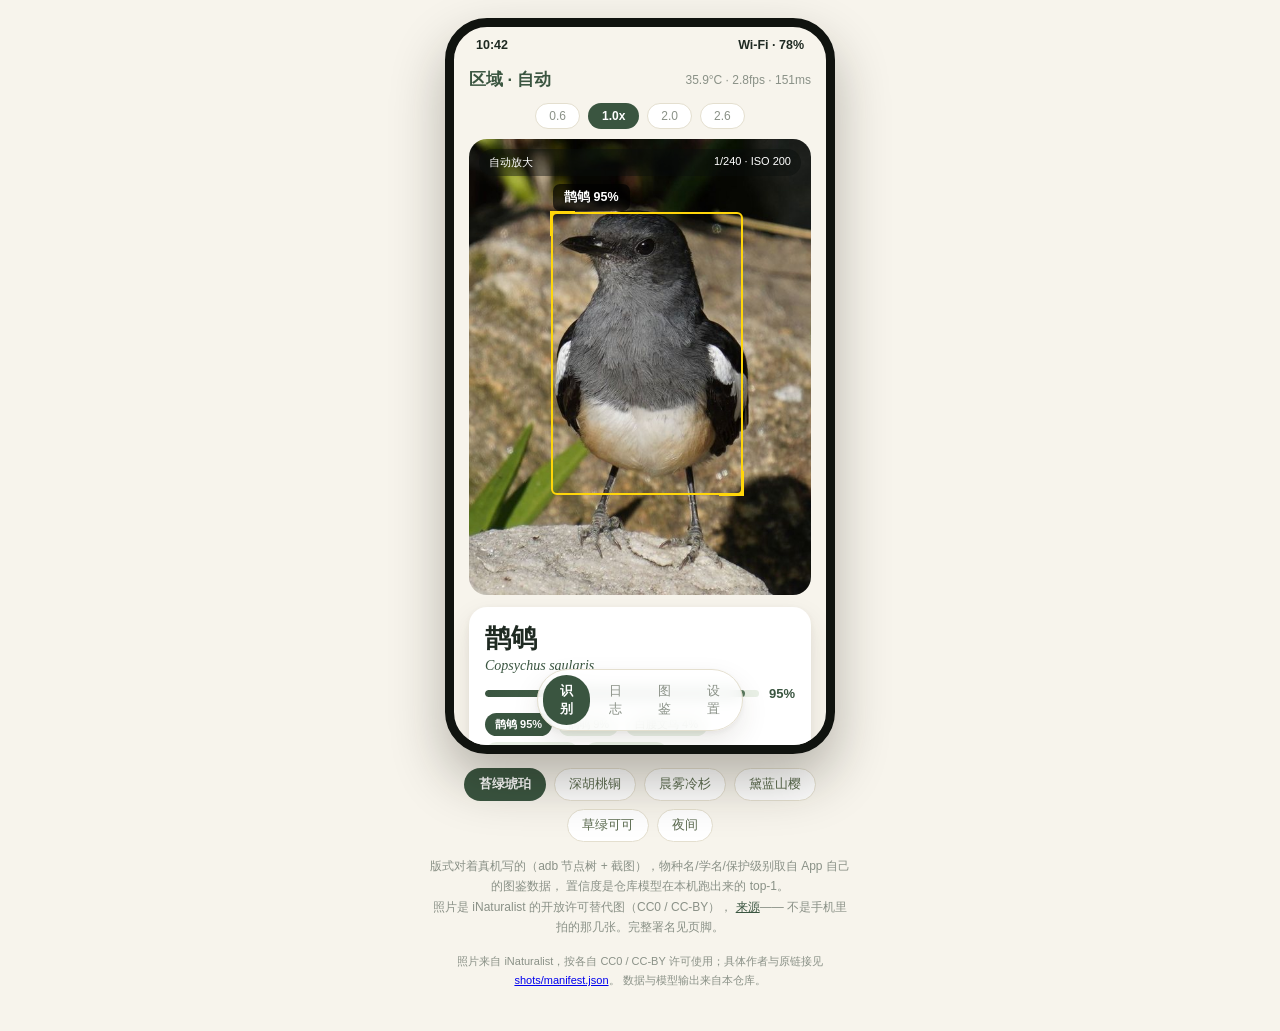
==== site/demo.html @ bebc3057 "下载页：换图 + 可交互 UI 演示 + 开放许可图廊" ====
<!DOCTYPE html>
<html lang="zh-CN">
<head>
<meta charset="utf-8">
<meta name="viewport" content="width=device-width, initial-scale=1">
<title>拾鸟 WhatsBird · UI 演示</title>
<!--
  可点的 UI 演示。版式对着真机（2026-10-12 adb dump 的节点树 + 截图）写，
  文案与数据取自 app 自己的图鉴 JSON 和这台手机的真实记录。

  与真机的差别，说清楚：
    - 照片是开放许可的替代图（iNaturalist CC0/CC-BY，见页面底部署名），
      不是这台手机上拍的那几张；物种名、学名、保护级别、置信度是真的。
    - 置信度来自仓库里的模型在本机跑出来的 top-1，不是编的。

  设计口径见 docs/design/DESIGN.md；配色五套同 §2.3。
-->
<style>
:root{
  --paper:#F7F4EC; --card:#FFFFFF; --ink:#1F2A22;
  --moss:#3A5540; --moss2:#5A7A5F; --sage:#E9F0E6; --olive:#5B6B4F;
  --amber:#DDA45A; --red:#E2483D; --gray:#8A9187; --line:#E4DFCF;
  --sil-a:#EFEBDF; --sil-b:#E4DFCF;
  --shadow:0 12px 28px rgba(62,52,32,.10), 0 2px 6px rgba(62,52,32,.06);
}
body.night{
  --paper:#1B211C; --card:#232A24; --ink:#E8E6DE; --moss:#8FB294; --moss2:#A7C6AB;
  --sage:#2C352C; --olive:#B9C9AF; --gray:#8F9A90; --line:#343D35;
  --sil-a:#2A312A; --sil-b:#333C33; --shadow:0 12px 28px rgba(0,0,0,.45);
}
*{margin:0;padding:0;box-sizing:border-box}
body{
  background:var(--paper);color:var(--ink);
  font-family:-apple-system,"PingFang SC","Microsoft YaHei","Segoe UI",sans-serif;
  display:flex;flex-direction:column;align-items:center;padding:18px 12px 40px;gap:14px;
  transition:background .25s,color .25s;
}
*{transition:background .25s,border-color .25s,color .25s}

/* ---------- 手机框 ---------- */
.phone{
  width:390px;max-width:100%;background:var(--paper);border-radius:42px;
  border:9px solid #10130F;box-shadow:0 26px 54px rgba(30,25,15,.3);overflow:hidden;position:relative;
}
.status{display:flex;justify-content:space-between;align-items:center;padding:11px 22px 3px;font-size:12.5px;font-weight:600}
.scroll{height:690px;overflow:hidden;position:relative}
.scroll-inner{padding:8px 15px 92px}

/* ---------- 底部导航胶囊 ---------- */
.nav{
  position:absolute;left:50%;bottom:14px;transform:translateX(-50%);
  display:flex;gap:2px;padding:5px;border-radius:999px;
  background:color-mix(in srgb,var(--card) 86%, transparent);
  border:1px solid var(--line);box-shadow:var(--shadow);backdrop-filter:blur(8px);
}
.nav button{
  border:0;background:transparent;font:inherit;font-size:13px;color:var(--gray);
  padding:7px 17px;border-radius:999px;cursor:pointer;
}
.nav button.on{background:var(--moss);color:#fff;font-weight:700}

/* ---------- 通用卡 ---------- */
.card{background:var(--card);border-radius:18px;box-shadow:var(--shadow)}
.topbar{display:flex;align-items:center;justify-content:space-between;margin:6px 0 12px}
.loc{font-size:16.5px;font-weight:800;color:var(--moss)}
.viewtoggle{display:flex;background:var(--card);border:1px solid var(--line);border-radius:10px;overflow:hidden}
.viewtoggle span{padding:5px 9px;font-size:12px;color:var(--gray)}
.viewtoggle span.on{background:var(--sage);color:var(--moss)}
.search{display:flex;align-items:center;gap:6px;background:var(--card);border:1px solid var(--line);
  border-radius:999px;padding:8px 14px;font-size:12.5px;color:var(--gray);margin-bottom:12px}

/* ---------- 进度卡 ---------- */
.progress{padding:14px 16px 13px;margin-bottom:14px}
.progress .t{display:flex;justify-content:space-between;align-items:baseline}
.progress h2{font-size:15px;font-weight:800;display:flex;align-items:center;gap:7px}
.tick{width:4px;height:15px;border-radius:2px;background:var(--amber);display:inline-block}
.progress .pct{font-size:20px;font-weight:800;color:var(--moss)}
.progress .pct small{font-size:11px;font-weight:400;color:var(--gray);display:block;text-align:right}
.bar{height:7px;background:var(--sage);border-radius:4px;margin-top:10px;overflow:hidden}
.bar i{display:block;height:100%;width:1.3%;min-width:6px;border-radius:4px;background:linear-gradient(90deg,var(--moss),var(--moss2))}
.progress .meta{margin-top:8px;font-size:11.5px;color:var(--gray)}
.progress .meta b{color:var(--olive)}
.chips{display:flex;gap:8px;margin-bottom:10px;flex-wrap:wrap}
.chip{font-size:12.5px;padding:6px 14px;border-radius:999px;background:var(--sage);color:var(--olive);cursor:pointer;border:0;font-family:inherit}
.chip.on{background:var(--moss);color:#fff;font-weight:700}

/* ---------- 收集墙 ---------- */
.wall{column-count:2;column-gap:13px;margin-top:4px}
.pola{break-inside:avoid;background:var(--card);border-radius:16px;padding:9px 9px 11px;
  box-shadow:var(--shadow);margin-bottom:14px;cursor:pointer;transform:rotate(-1deg);transition:transform .18s}
.pola:nth-child(even){transform:rotate(1.1deg)}
.pola:active{transform:scale(.98)}
.ph{position:relative;border-radius:9px;overflow:hidden;background:var(--sil-a)}
.ph img{display:block;width:100%;aspect-ratio:1/1;object-fit:cover}
.ph.sil{aspect-ratio:1/1;background:linear-gradient(160deg,var(--sil-a),var(--sil-b))}
.pill-unlit{position:absolute;left:50%;top:50%;transform:translate(-50%,-50%);
  background:color-mix(in srgb,var(--paper) 92%, transparent);color:var(--gray);
  font-size:11px;font-weight:600;padding:4px 11px;border-radius:999px;border:1px solid var(--line)}
.badge-new{position:absolute;top:7px;right:7px;background:var(--red);color:#fff;font-size:10.5px;font-weight:700;padding:3px 9px;border-radius:999px}
.count{position:absolute;left:7px;bottom:7px;background:rgba(16,20,15,.72);color:#fff;font-size:10.5px;padding:2.5px 8px;border-radius:999px}
.cap{margin-top:8px}
.cap .zh{font-size:14px;font-weight:800}
.cap .sci{font-family:Georgia,serif;font-style:italic;font-size:11px;color:var(--moss);margin-top:1px}
.cap .tags{margin-top:5px;display:flex;gap:5px;flex-wrap:wrap}
.tag{font-size:10px;padding:2px 7px;border-radius:999px;background:var(--sage);color:var(--olive)}
.tag.iucn{background:transparent;border:1px solid var(--line);color:var(--gray)}
.tag.new{background:var(--red);color:#fff}

/* ---------- 日志 ---------- */
.day{font-size:12px;color:var(--gray);margin:14px 4px 8px;display:flex;align-items:center;gap:7px}
.day::after{content:"";flex:1;height:1px;background:var(--line)}
.row{display:flex;gap:11px;align-items:center;padding:10px;margin-bottom:9px}
.row img{width:52px;height:52px;border-radius:11px;object-fit:cover;flex:none}
.row .zh{font-size:14px;font-weight:700}
.row .sci{font-family:Georgia,serif;font-style:italic;font-size:11px;color:var(--moss)}
.row .meta{font-size:11px;color:var(--gray);margin-top:3px}
.row .p{font-size:11px;color:var(--olive);background:var(--sage);padding:2px 8px;border-radius:999px;margin-top:4px;display:inline-block}

/* ---------- 取景页 ---------- */
.cam{position:relative;border-radius:18px;overflow:hidden;background:#14181a;aspect-ratio:3/4;margin:10px 0 12px}
.cam img{width:100%;height:100%;object-fit:cover;display:block}
.cam .hud{position:absolute;left:10px;top:10px;right:10px;display:flex;justify-content:space-between;
  font-size:11px;color:#fff;background:rgba(10,14,12,.45);padding:6px 10px;border-radius:999px}
.cam .box{position:absolute;border:2px solid #FFD60A;border-radius:6px}
.cam .box::before,.cam .box::after{content:"";position:absolute;width:22px;height:22px;border:3px solid #FFD60A}
.cam .box::before{left:-3px;top:-3px;border-right:0;border-bottom:0}
.cam .box::after{right:-3px;bottom:-3px;border-left:0;border-top:0}
.cam .tagbox{position:absolute;left:0;top:-30px;background:rgba(0,0,0,.68);color:#fff;font-size:12.5px;font-weight:700;padding:5px 11px;border-radius:7px}
.idcard{padding:14px 16px}
.idcard .zh{font-size:26px;font-weight:800}
.idcard .sci{font-family:Georgia,serif;font-style:italic;font-size:14px;color:var(--moss);margin-top:2px}
.idcard .conf{display:flex;align-items:center;gap:10px;margin-top:12px}
.idcard .bar{flex:1;margin:0}
.idcard .pct{font-size:13px;font-weight:800;color:var(--moss)}
.cands{display:flex;gap:6px;flex-wrap:wrap;margin-top:12px}
.cands span{font-size:11px;padding:4px 10px;border-radius:999px;background:var(--sage);color:var(--olive)}
.cands span:first-child{background:var(--moss);color:#fff;font-weight:700}
.zoom{display:flex;gap:8px;justify-content:center;margin-bottom:10px}
.zoom span{font-size:12px;padding:5px 13px;border-radius:999px;background:var(--card);border:1px solid var(--line);color:var(--gray)}
.zoom span.on{background:var(--moss);color:#fff;border-color:transparent;font-weight:700}

/* ---------- 详情弹层 ---------- */
.sheet{position:absolute;inset:0;background:rgba(12,16,13,.45);display:none;align-items:flex-end;z-index:5}
.sheet.on{display:flex}
.sheet .panel{background:var(--paper);width:100%;border-radius:24px 24px 0 0;padding:8px 16px 20px;
  max-height:86%;overflow:auto;box-shadow:0 -10px 30px rgba(0,0,0,.25)}
.handle{width:38px;height:4px;border-radius:2px;background:var(--line);margin:6px auto 12px}
.hero{border-radius:14px;overflow:hidden;margin-bottom:12px}
.hero img{width:100%;display:block;aspect-ratio:3/2;object-fit:cover}
.kv{display:flex;gap:8px;flex-wrap:wrap;margin:8px 0 14px}
.kv span{font-size:11.5px;padding:4px 11px;border-radius:999px;background:var(--sage);color:var(--olive)}
.sec{font-size:13px;font-weight:800;color:var(--moss);margin:14px 0 8px;display:flex;align-items:center;gap:7px}
.sec::before{content:"";width:3px;height:13px;border-radius:2px;background:var(--amber)}
.kv2{display:flex;justify-content:space-between;font-size:12.5px;padding:7px 0;border-bottom:1px solid var(--line);color:var(--gray)}
.kv2 b{color:var(--ink);font-weight:600}
.close{margin-top:14px;width:100%;padding:11px;border-radius:999px;border:0;background:var(--moss);color:#fff;font:inherit;font-weight:700;cursor:pointer}

/* ---------- 演示控制条 ---------- */
.bar-out{display:flex;gap:8px;align-items:center;flex-wrap:wrap;justify-content:center;max-width:420px}
.bar-out button{font:inherit;font-size:12.5px;padding:7px 14px;border-radius:999px;cursor:pointer;
  border:1px solid var(--line);background:var(--card);color:var(--olive)}
.bar-out button.on{background:var(--moss);color:#fff;border-color:transparent;font-weight:700}
.note{max-width:420px;font-size:12px;line-height:1.7;color:var(--gray);text-align:center}
.note a{color:var(--moss)}
</style>
</head>
<body>

<div class="phone">
  <div class="status"><span>10:42</span><span>Wi-Fi · 78%</span></div>
  <div class="scroll"><div class="scroll-inner" id="view"></div></div>

  <div class="nav">
    <button data-tab="cam" class="on">识别</button>
    <button data-tab="log">日志</button>
    <button data-tab="guide">图鉴</button>
    <button data-tab="set">设置</button>
  </div>

  <div class="sheet" id="sheet"><div class="panel" id="panel"></div></div>
</div>

<div class="bar-out">
  <button data-theme="moss" class="on">苔绿琥珀</button>
  <button data-theme="walnut">深胡桃铜</button>
  <button data-theme="mist">晨雾冷杉</button>
  <button data-theme="indigo">黛蓝山樱</button>
  <button data-theme="cocoa">草绿可可</button>
  <button id="night">夜间</button>
</div>

<p class="note">
  版式对着真机写的（adb 节点树 + 截图），物种名/学名/保护级别取自 App 自己的图鉴数据，
  置信度是仓库模型在本机跑出来的 top-1。<br>
  照片是 iNaturalist 的开放许可替代图（CC0 / CC-BY），
  <a href="https://www.inaturalist.org" target="_blank" rel="noopener">来源</a>——
  不是手机里拍的那几张。完整署名见页脚。
</p>

<script>
// ---------- 五套配色（DESIGN.md §2.3，键值与 App 内一致） ----------
const PALETTES = {
  moss:   {paper:"#F7F4EC", card:"#FFFFFF", ink:"#1F2A22", moss:"#3A5540", moss2:"#5A7A5F", sage:"#E9F0E6", olive:"#5B6B4F", amber:"#DDA45A", line:"#E4DFCF"},
  walnut: {paper:"#F3EEE6", card:"#FFFFFF", ink:"#241C14", moss:"#5C4630", moss2:"#83623F", sage:"#EFE4CE", olive:"#6E5B41", amber:"#B98A2F", line:"#E2D8C6"},
  mist:   {paper:"#F2F4F5", card:"#FFFFFF", ink:"#1E2629", moss:"#3E5C6B", moss2:"#5D7F8F", sage:"#E2ECEF", olive:"#4F6B77", amber:"#C2703D", line:"#DCE3E6"},
  indigo: {paper:"#F5F4F7", card:"#FFFFFF", ink:"#22223A", moss:"#3C3F66", moss2:"#5D6191", sage:"#E7E6F2", olive:"#585A85", amber:"#D98E9E", line:"#E0DEEA"},
  cocoa:  {paper:"#F3EFE6", card:"#FFFFFF", ink:"#2A2620", moss:"#6E8568", moss2:"#8FA285", sage:"#DDE4D2", olive:"#6F7B5E", amber:"#D9A97C", line:"#DFD8C8"}
};

// ---------- 数据（学名/中文名/保护级别来自 app 自己的 guide JSON） ----------
const SPECIES = {
  "hong-er":  {zh:"红耳鹎",   sci:"Pycnonotus jocosus",   iucn:"无危 LC", prot:"三有", region:"华南", photo:"shots/hong-er.jpg",  det:0.90, p:0.88, n:2},
  "hongshui": {zh:"红尾水鸲", sci:"Phoenicurus fuliginosus", iucn:"无危 LC", prot:"三有", region:"东北", photo:"shots/hongshui.jpg", det:0.98},
  "huixique": {zh:"灰喜鹊",   sci:"Cyanopica cyanus",      iucn:"无危 LC", prot:"三有", region:"华北", photo:"shots/huixique.jpg", det:0.95, p:0.99, n:5},
  "maque":    {zh:"麻雀",     sci:"Passer montanus",      iucn:"无危 LC", prot:"三有", region:"华北", photo:"shots/maque.jpg",    det:0.93, p:0.96, n:1},
  "queshu":   {zh:"鹊鸲",     sci:"Copsychus saularis",   iucn:"无危 LC", prot:"三有", region:"华东", photo:"shots/queshu.jpg",   det:0.95, p:0.95}
};
const UNLIT = [
  {zh:"紫啸鸫",   sci:"Myophonus caeruleus"},
  {zh:"白头鹎",   sci:"Pycnonotus sinensis"},
  {zh:"戴胜",     sci:"Upupa epops"},
  {zh:"珠颈斑鸠", sci:"Streptopelia chinensis"},
  {zh:"红胁蓝尾鸲", sci:"Tarsiger cyanurus"}
];
const LOGS = [
  {d:"2026-10-05", t:"15:10", k:"hong-er"},
  {d:"2026-10-05", t:"14:31", k:"hong-er"},
  {d:"2026-10-05", t:"11:02", k:"huixique"},
  {d:"2026-10-04", t:"16:48", k:"maque"},
  {d:"2026-10-04", t:"09:20", k:"huixique"},
  {d:"2026-10-03", t:"17:05", k:"huixique"}
];

const $ = s => document.querySelector(s);
const view = $("#view");

function conf(i){ return (SPECIES[i].p*100).toFixed(0); }

function camView(){
  const s = SPECIES["queshu"];
  return `
  <div class="topbar">
    <div class="loc">区域 · 自动</div>
    <div style="font-size:12px;color:var(--gray)">35.9°C · 2.8fps · 151ms</div>
  </div>
  <div class="zoom"><span>0.6</span><span class="on">1.0x</span><span>2.0</span><span>2.6</span></div>
  <div class="cam">
    <img src="${s.photo}" alt="鹊鸲">
    <div class="hud"><span>自动放大</span><span>1/240 · ISO 200</span></div>
    <div class="box" style="left:24%;top:16%;width:56%;height:62%">
      <span class="tagbox">${s.zh} ${conf("queshu")}%</span>
    </div>
  </div>
  <div class="card idcard">
    <div class="zh">${s.zh}</div>
    <div class="sci">${s.sci}</div>
    <div class="conf"><div class="bar"><i style="width:${s.p*100}%"></i></div><div class="pct">${conf("queshu")}%</div></div>
    <div class="cands">
      <span>${s.zh} ${conf("queshu")}%</span><span>鹊鸲 9%</span><span>白腰文鸟 4%</span>
      <span>红胁蓝尾鸲 3%</span><span>北红尾鸲 2%</span>
    </div>
    <div style="margin-top:12px;display:flex;gap:8px">
      <button class="chip" style="flex:1">改判</button>
      <button class="chip" style="flex:1">加备注</button>
      <button class="chip on" style="flex:1">记一笔</button>
    </div>
  </div>
  <p style="font-size:11px;color:var(--gray);margin-top:10px;line-height:1.6">
    置信度 ${conf("queshu")}% 与检出分 ${s.det.toFixed(2)} 是仓库里的 yolox 640 + 华东区域分类器在这张照片上跑出来的结果。
  </p>`;
}

function logView(){
  let out = `<div class="topbar"><div class="loc">观测记录</div><div style="font-size:12px;color:var(--gray)">共 ${LOGS.length} 条</div></div>`;
  let day = "";
  LOGS.forEach(r=>{
    if (r.d !== day){ day = r.d; out += `<div class="day">${r.d}</div>`; }
    const s = SPECIES[r.k];
    out += `<div class="card row">
      <img src="${s.photo}" alt="${s.zh}">
      <div style="flex:1">
        <div class="zh">${s.zh}</div>
        <div class="sci">${s.sci}</div>
        <div class="meta">${r.t} · ${s.region}区 · 自动记录</div>
      </div>
      <div class="p">${s.iucn}</div>
    </div>`;
  });
  out += `<button class="close">导出 CSV（全部 ${LOGS.length} 条）</button>`;
  return out;
}

function guideView(){
  let cards = Object.keys(SPECIES).map(k=>{
    const s = SPECIES[k];
    return `<div class="pola" data-k="${k}">
      <div class="ph"><img src="${s.photo}" alt="${s.zh}">
        ${k==="hong-er"?'<span class="badge-new">new</span>':""}
        ${s.n?`<span class="count">×${s.n}</span>`:""}
      </div>
      <div class="cap">
        <div class="zh">${s.zh}</div>
        <div class="sci">${s.sci}</div>
        <div class="tags"><span class="tag iucn">${s.iucn}</span><span class="tag">${s.prot}</span></div>
      </div>
    </div>`;
  }).join("");
  UNLIT.forEach(u=>{
    cards += `<div class="pola">
      <div class="ph sil"><span class="pill-unlit">未点亮</span></div>
      <div class="cap"><div class="zh" style="color:var(--gray)">${u.zh}</div>
      <div class="sci" style="color:var(--gray)">${u.sci}</div></div>
    </div>`;
  });
  return `
  <div class="topbar"><div class="loc">全国图鉴</div>
    <div class="viewtoggle"><span class="on">▦</span><span>☰</span></div></div>
  <div class="search">🔍 搜索鸟种（中文名/学名）</div>
  <div class="card progress">
    <div class="t"><h2><i class="tick"></i>收集进度</h2><div class="pct">1%<small>完成度</small></div></div>
    <div class="bar"><i></i></div>
    <div class="meta">已点亮 <b>${Object.keys(SPECIES).length}</b> / 384 种 · 本周加新 <b>+5</b></div>
  </div>
  <div class="chips"><button class="chip on">全部</button><button class="chip">已点亮</button><button class="chip">未见</button></div>
  <div class="chips" style="flex-wrap:nowrap;overflow:hidden">
    <button class="chip on" style="padding:5px 11px;font-size:11.5px">全部分布区</button>
    <button class="chip" style="padding:5px 11px;font-size:11.5px">东北区</button>
    <button class="chip" style="padding:5px 11px;font-size:11.5px">华北区</button>
    <button class="chip" style="padding:5px 11px;font-size:11.5px">华东区</button>
  </div>
  <div class="wall">${cards}</div>`;
}

function setView(){
  return `
  <div class="topbar"><div class="loc">设置</div></div>
  <div class="card" style="padding:6px 16px">
    <div class="kv2"><span>识别区域</span><b>自动（当前：华东）</b></div>
    <div class="kv2"><span>地理先验重排</span><b>开</b></div>
    <div class="kv2"><span>非鸟拒识门</span><b>开</b></div>
    <div class="kv2"><span>相机音频</span><b>关</b></div>
  </div>
  <div class="sec">外观 · 配色方案</div>
  <div class="chips">
    ${Object.keys(PALETTES).map((k,i)=>`<button class="chip ${i===0?'on':''}" data-pal="${k}">${["苔绿琥珀","深胡桃铜","晨雾冷杉","黛蓝山樱","草绿可可"][i]}</button>`).join("")}
  </div>
  <div class="card" style="padding:6px 16px">
    <div class="kv2"><span>昼夜</span><b id="nightState">跟随系统</b></div>
    <div class="kv2"><span>模型</span><b>区域 v2 · arm64-v8a</b></div>
    <div class="kv2"><span>存储</span><b>本机 · 无云端</b></div>
    <div class="kv2"><span>版本</span><b>1.0（versionCode 1）</b></div>
  </div>
  <p style="font-size:11.5px;color:var(--gray);margin-top:12px;line-height:1.7">
    上面的配色就是 App 设置 → 外观里的五套方案，页面跟着一起换。
  </p>`;
}

function detail(k){
  const s = SPECIES[k];
  const confRow = s.p ? `
    <div class="sec">本机识别记录</div>
    <div class="kv2"><span>检出分（yolox 640）</span><b>${s.det.toFixed(2)}</b></div>
    <div class="kv2"><span>分类 top-1（${s.region}区模型）</span><b>${s.zh} ${conf(k)}%</b></div>
    <div class="kv2"><span>记录条数</span><b>${s.n||1} 条</b></div>` : "";
  return `
  <div class="handle"></div>
  <div class="hero"><img src="${s.photo}" alt="${s.zh}"></div>
  <div style="font-size:23px;font-weight:800">${s.zh}</div>
  <div class="sci" style="font-family:Georgia,serif;font-style:italic;font-size:14px;color:var(--moss)">${s.sci}</div>
  <div class="kv"><span>${s.iucn}</span><span>${s.prot}保护动物</span><span>识别区：${s.region}</span><span>特有种 否</span></div>
  <div class="sec">保护状态</div>
  <div class="kv2"><span>IUCN</span><b>${s.iucn}</b></div>
  <div class="kv2"><span>保护级别</span><b>${s.prot}保护动物</b></div>
  ${confRow}
  <div class="sec">物种档案</div>
  <div class="kv2"><span>目 / 科</span><b>雀形目</b></div>
  <div class="kv2"><span>形态测量</span><b>体重 / 体长 / 嘴峰 / 翅长</b></div>
  <p style="font-size:11.5px;color:var(--gray);margin-top:14px;line-height:1.7">
    点过的图与 App 内一致：照片墙只放点亮过的框选图。未点亮物种只有剪影和「未点亮」胶囊。
  </p>
  <button class="close" onclick="document.getElementById('sheet').classList.remove('on')">关闭</button>`;
}

const VIEWS = {cam: camView, log: logView, guide: guideView, set: setView};
let cur = "cam";

function render(){
  view.innerHTML = VIEWS[cur]();
  document.querySelectorAll(".nav button").forEach(b=>b.classList.toggle("on", b.dataset.tab===cur));
  view.querySelectorAll(".pola[data-k]").forEach(el=>{
    el.addEventListener("click", ()=>{ $("#panel").innerHTML = detail(el.dataset.k); $("#sheet").classList.add("on"); });
  });
  view.querySelectorAll("[data-pal]").forEach(el=>{
    el.addEventListener("click", ()=>applyPalette(el.dataset.pal));
  });
}

function applyPalette(k){
  const p = PALETTES[k];
  const r = document.documentElement.style;
  Object.keys(p).forEach(c=>r.setProperty("--"+c, p[c]));
  document.querySelectorAll(".bar-out [data-theme]").forEach(b=>b.classList.toggle("on", b.dataset.theme===k));
  document.querySelectorAll("[data-pal]").forEach(b=>b.classList.toggle("on", b.dataset.pal===k));
}

document.querySelectorAll(".nav button").forEach(b=>b.addEventListener("click", ()=>{ cur=b.dataset.tab; render(); }));
document.querySelectorAll(".bar-out [data-theme]").forEach(b=>b.addEventListener("click", ()=>applyPalette(b.dataset.theme)));
$("#night").addEventListener("click", e=>{
  document.body.classList.toggle("night");
  e.target.classList.toggle("on", document.body.classList.contains("night"));
  e.target.textContent = document.body.classList.contains("night") ? "日间" : "夜间";
  const ns = document.getElementById("nightState"); if (ns) ns.textContent = document.body.classList.contains("night") ? "强制夜" : "跟随系统";
});
$("#sheet").addEventListener("click", e=>{ if (e.target.id==="sheet") e.currentTarget.classList.remove("on"); });
render();
</script>

<footer style="max-width:430px;font-size:11px;line-height:1.8;color:var(--gray);text-align:center">
  照片来自 iNaturalist，按各自 CC0 / CC-BY 许可使用；具体作者与原链接见
  <a href="https://github.com/kidnappe/WhatsBird/blob/main/site/shots/manifest.json" target="_blank" rel="noopener">shots/manifest.json</a>。
  数据与模型输出来自本仓库。
</footer>

</body>
</html>
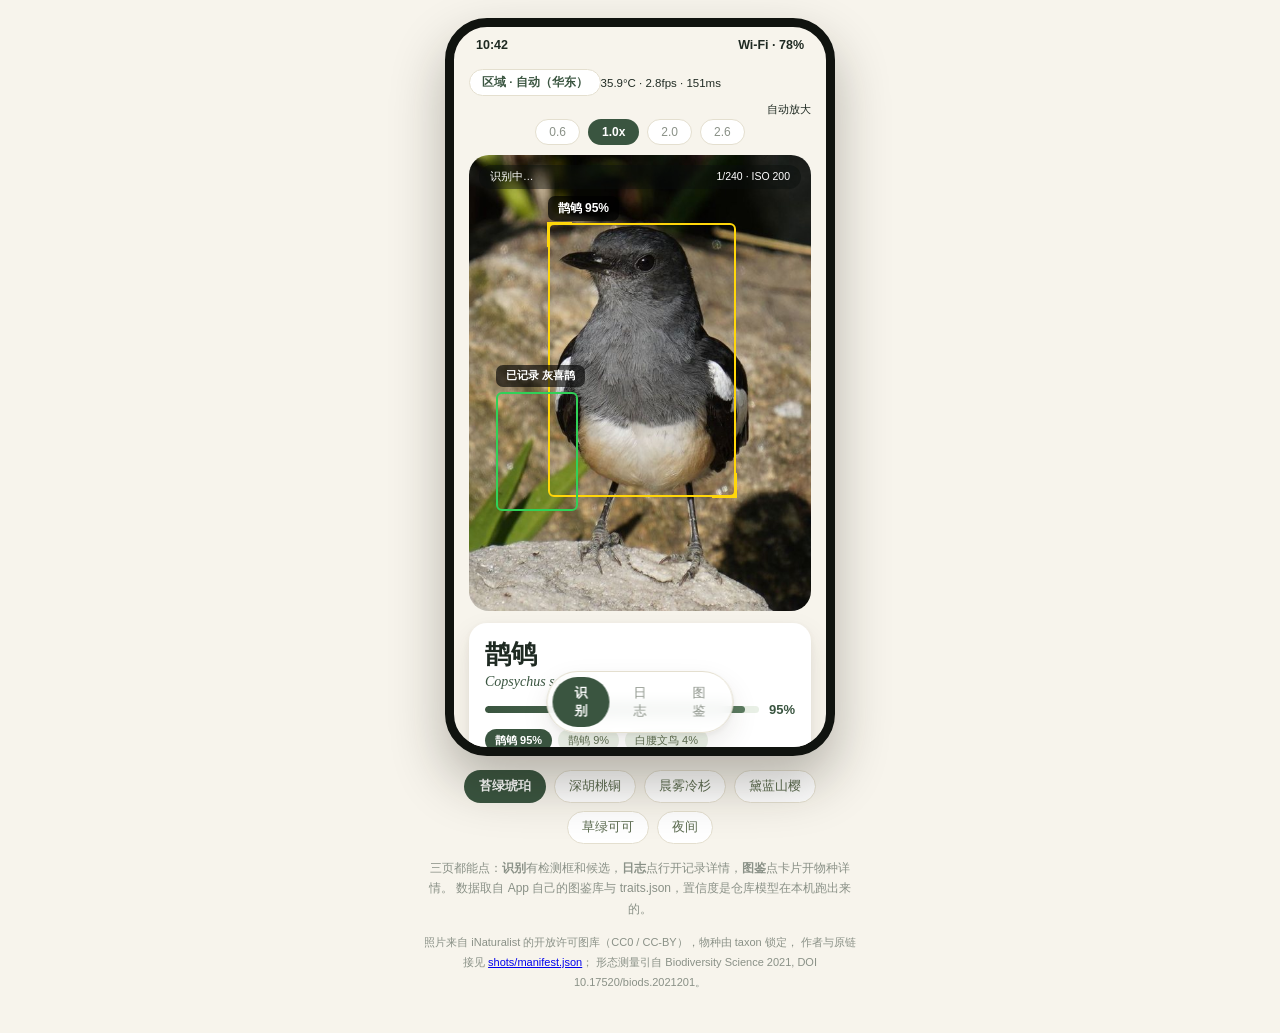
==== commit 6f15e752: "UI 演示聚焦前三页 + 两个详情弹层" ====
--- a/site/demo.html
+++ b/site/demo.html
@@ -5,15 +5,18 @@
 <meta name="viewport" content="width=device-width, initial-scale=1">
 <title>拾鸟 WhatsBird · UI 演示</title>
 <!--
-  可点的 UI 演示。版式对着真机（2026-10-12 adb dump 的节点树 + 截图）写，
-  文案与数据取自 app 自己的图鉴 JSON 和这台手机的真实记录。
-
-  与真机的差别，说清楚：
-    - 照片是开放许可的替代图（iNaturalist CC0/CC-BY，见页面底部署名），
-      不是这台手机上拍的那几张；物种名、学名、保护级别、置信度是真的。
-    - 置信度来自仓库里的模型在本机跑出来的 top-1，不是编的。
-
-  设计口径见 docs/design/DESIGN.md；配色五套同 §2.3。
+  可点的 UI 演示。重点三页：识别 / 日志 / 图鉴，外加图鉴卡片点开的详情弹层。
+
+  版式对着真机写（2026-10-12 用 adb dump 出的节点树 + 截图逐个对过），
+  数据不是编的：
+    · 中文名 / 学名 / 保护级别 / IUCN —— 来自 App 自己的图鉴 JSON；
+    · 目 / 科 / 体重 / 体长 / 嘴峰 / 翅长 —— 来自 assets/guide/traits.json
+      （《中国鸟类的生活史和生态学特征数据集》Biodiversity Science 2021, DOI 10.17520/biods.2021201）；
+    · 检出分 / 分类 top-1 —— 仓库里的 yolox 640 + 对应区域分类器在本机跑出来的。
+  唯一替换掉的是照片：真机里那几张是你自己拍的观测记录，页面不放，
+  换成 iNaturalist 的开放许可图（CC0 / CC-BY，物种由 taxon 锁定，署名见 shots/manifest.json）。
+
+  设计口径见 docs/design/DESIGN.md；五套配色与昼夜派生同 §2.3 / §2.4。
 -->
 <style>
 :root{
@@ -22,20 +25,19 @@
   --amber:#DDA45A; --red:#E2483D; --gray:#8A9187; --line:#E4DFCF;
   --sil-a:#EFEBDF; --sil-b:#E4DFCF;
   --shadow:0 12px 28px rgba(62,52,32,.10), 0 2px 6px rgba(62,52,32,.06);
+  --box:#FFD60A; --ok:#30D158;   /* 取景页仪表色，不随主题变 */
 }
 body.night{
   --paper:#1B211C; --card:#232A24; --ink:#E8E6DE; --moss:#8FB294; --moss2:#A7C6AB;
   --sage:#2C352C; --olive:#B9C9AF; --gray:#8F9A90; --line:#343D35;
   --sil-a:#2A312A; --sil-b:#333C33; --shadow:0 12px 28px rgba(0,0,0,.45);
 }
-*{margin:0;padding:0;box-sizing:border-box}
+*{margin:0;padding:0;box-sizing:border-box;transition:background .25s,color .25s,border-color .25s}
 body{
   background:var(--paper);color:var(--ink);
   font-family:-apple-system,"PingFang SC","Microsoft YaHei","Segoe UI",sans-serif;
   display:flex;flex-direction:column;align-items:center;padding:18px 12px 40px;gap:14px;
-  transition:background .25s,color .25s;
-}
-*{transition:background .25s,border-color .25s,color .25s}
+}
 
 /* ---------- 手机框 ---------- */
 .phone{
@@ -43,51 +45,92 @@
   border:9px solid #10130F;box-shadow:0 26px 54px rgba(30,25,15,.3);overflow:hidden;position:relative;
 }
 .status{display:flex;justify-content:space-between;align-items:center;padding:11px 22px 3px;font-size:12.5px;font-weight:600}
-.scroll{height:690px;overflow:hidden;position:relative}
+.scroll{height:692px;overflow:hidden;position:relative}
 .scroll-inner{padding:8px 15px 92px}
-
-/* ---------- 底部导航胶囊 ---------- */
 .nav{
   position:absolute;left:50%;bottom:14px;transform:translateX(-50%);
   display:flex;gap:2px;padding:5px;border-radius:999px;
   background:color-mix(in srgb,var(--card) 86%, transparent);
   border:1px solid var(--line);box-shadow:var(--shadow);backdrop-filter:blur(8px);
 }
-.nav button{
-  border:0;background:transparent;font:inherit;font-size:13px;color:var(--gray);
-  padding:7px 17px;border-radius:999px;cursor:pointer;
-}
+.nav button{border:0;background:transparent;font:inherit;font-size:13px;color:var(--gray);padding:7px 22px;border-radius:999px;cursor:pointer}
 .nav button.on{background:var(--moss);color:#fff;font-weight:700}
 
-/* ---------- 通用卡 ---------- */
 .card{background:var(--card);border-radius:18px;box-shadow:var(--shadow)}
 .topbar{display:flex;align-items:center;justify-content:space-between;margin:6px 0 12px}
 .loc{font-size:16.5px;font-weight:800;color:var(--moss)}
+.search{display:flex;align-items:center;gap:7px;background:var(--card);border:1px solid var(--line);
+  border-radius:999px;padding:8px 14px;font-size:12.5px;color:var(--gray);margin-bottom:12px}
 .viewtoggle{display:flex;background:var(--card);border:1px solid var(--line);border-radius:10px;overflow:hidden}
 .viewtoggle span{padding:5px 9px;font-size:12px;color:var(--gray)}
 .viewtoggle span.on{background:var(--sage);color:var(--moss)}
-.search{display:flex;align-items:center;gap:6px;background:var(--card);border:1px solid var(--line);
-  border-radius:999px;padding:8px 14px;font-size:12.5px;color:var(--gray);margin-bottom:12px}
-
-/* ---------- 进度卡 ---------- */
+.sec{font-size:13px;font-weight:800;color:var(--moss);margin:14px 0 8px;display:flex;align-items:center;gap:7px}
+.sec::before{content:"";width:3px;height:13px;border-radius:2px;background:var(--amber)}
+.kv2{display:flex;justify-content:space-between;gap:12px;font-size:12.5px;padding:8px 0;border-bottom:1px solid var(--line);color:var(--gray)}
+.kv2:last-child{border-bottom:0}
+.kv2 b{color:var(--ink);font-weight:600;text-align:right}
+.kv2.mono b{font-family:ui-monospace,Consolas,monospace;font-size:12px}
+
+/* ---------- 识别页 ---------- */
+.hudtop{display:flex;align-items:center;justify-content:space-between;font-size:11.5px;color:var(--ink-soft)}
+.hudtop .pill{background:var(--card);border:1px solid var(--line);border-radius:999px;padding:5px 12px;font-weight:700;color:var(--moss)}
+.cam{position:relative;border-radius:20px;overflow:hidden;background:#14181a;aspect-ratio:3/4;margin:10px 0 12px}
+.cam img{width:100%;height:100%;object-fit:cover;display:block}
+.cam .hud{position:absolute;left:10px;right:10px;top:10px;display:flex;justify-content:space-between;
+  font-size:10.5px;color:#fff;background:rgba(10,14,12,.45);padding:5px 11px;border-radius:999px}
+.cam .box{position:absolute;border:2px solid var(--box);border-radius:6px}
+.cam .box::before,.cam .box::after{content:"";position:absolute;width:22px;height:22px;border:3px solid var(--box)}
+.cam .box::before{left:-3px;top:-3px;border-right:0;border-bottom:0}
+.cam .box::after{right:-3px;bottom:-3px;border-left:0;border-top:0}
+.cam .tagbox{position:absolute;left:-2px;top:-29px;background:rgba(0,0,0,.7);color:#fff;font-size:12px;font-weight:700;padding:4px 10px;border-radius:7px;white-space:nowrap}
+.cam .box2{position:absolute;border:2px solid var(--ok);border-radius:6px}
+.cam .box2 .tagbox{background:rgba(0,0,0,.62);font-weight:600}
+.zoom{display:flex;gap:8px;justify-content:center;margin-bottom:8px}
+.zoom span{font-size:12px;padding:5px 13px;border-radius:999px;background:var(--card);border:1px solid var(--line);color:var(--gray)}
+.zoom span.on{background:var(--moss);color:#fff;border-color:transparent;font-weight:700}
+.idcard{padding:14px 16px}
+.idcard .zh{font-size:26px;font-weight:800}
+.idcard .sci{font-family:Georgia,serif;font-style:italic;font-size:14px;color:var(--moss);margin-top:2px}
+.idcard .conf{display:flex;align-items:center;gap:10px;margin-top:12px}
+.bar{flex:1;height:7px;background:var(--sage);border-radius:4px;overflow:hidden}
+.bar i{display:block;height:100%;border-radius:4px;background:linear-gradient(90deg,var(--moss),var(--moss2))}
+.pct{font-size:13px;font-weight:800;color:var(--moss)}
+.cands{display:flex;gap:6px;flex-wrap:wrap;margin-top:12px}
+.cands span{font-size:11px;padding:4px 10px;border-radius:999px;background:var(--sage);color:var(--olive)}
+.cands span:first-child{background:var(--moss);color:#fff;font-weight:700}
+.rowacts{display:flex;gap:8px;margin-top:12px}
+.rowacts button{flex:1;font:inherit;font-size:12.5px;padding:9px;border-radius:999px;border:1px solid var(--line);
+  background:transparent;color:var(--olive);cursor:pointer}
+.rowacts button.pri{background:var(--moss);color:#fff;border-color:transparent;font-weight:700}
+.fine{font-size:11px;color:var(--gray);line-height:1.65;margin-top:10px}
+
+/* ---------- 日志页 ---------- */
+.day{font-size:12px;color:var(--gray);margin:14px 4px 8px;display:flex;align-items:center;gap:7px}
+.day::after{content:"";flex:1;height:1px;background:var(--line)}
+.row{display:flex;gap:11px;align-items:center;padding:10px;margin-bottom:9px;cursor:pointer}
+.row:active{transform:scale(.99)}
+.row img{width:54px;height:54px;border-radius:11px;object-fit:cover;flex:none}
+.row .zh{font-size:14px;font-weight:700}
+.row .sci{font-family:Georgia,serif;font-style:italic;font-size:11px;color:var(--moss)}
+.row .meta{font-size:11px;color:var(--gray);margin-top:3px}
+.row .p{font-size:11px;color:var(--olive);background:var(--sage);padding:3px 9px;border-radius:999px;margin-top:5px;display:inline-block}
+.row .arrow{color:var(--gray);font-size:16px}
+
+/* ---------- 图鉴页 ---------- */
 .progress{padding:14px 16px 13px;margin-bottom:14px}
 .progress .t{display:flex;justify-content:space-between;align-items:baseline}
 .progress h2{font-size:15px;font-weight:800;display:flex;align-items:center;gap:7px}
 .tick{width:4px;height:15px;border-radius:2px;background:var(--amber);display:inline-block}
-.progress .pct{font-size:20px;font-weight:800;color:var(--moss)}
-.progress .pct small{font-size:11px;font-weight:400;color:var(--gray);display:block;text-align:right}
-.bar{height:7px;background:var(--sage);border-radius:4px;margin-top:10px;overflow:hidden}
-.bar i{display:block;height:100%;width:1.3%;min-width:6px;border-radius:4px;background:linear-gradient(90deg,var(--moss),var(--moss2))}
+.progress .pctv{font-size:20px;font-weight:800;color:var(--moss)}
+.progress .pctv small{font-size:11px;font-weight:400;color:var(--gray);display:block;text-align:right}
 .progress .meta{margin-top:8px;font-size:11.5px;color:var(--gray)}
 .progress .meta b{color:var(--olive)}
 .chips{display:flex;gap:8px;margin-bottom:10px;flex-wrap:wrap}
 .chip{font-size:12.5px;padding:6px 14px;border-radius:999px;background:var(--sage);color:var(--olive);cursor:pointer;border:0;font-family:inherit}
 .chip.on{background:var(--moss);color:#fff;font-weight:700}
-
-/* ---------- 收集墙 ---------- */
 .wall{column-count:2;column-gap:13px;margin-top:4px}
 .pola{break-inside:avoid;background:var(--card);border-radius:16px;padding:9px 9px 11px;
-  box-shadow:var(--shadow);margin-bottom:14px;cursor:pointer;transform:rotate(-1deg);transition:transform .18s}
+  box-shadow:var(--shadow);margin-bottom:14px;cursor:pointer;transform:rotate(-1deg)}
 .pola:nth-child(even){transform:rotate(1.1deg)}
 .pola:active{transform:scale(.98)}
 .ph{position:relative;border-radius:9px;overflow:hidden;background:var(--sil-a)}
@@ -104,63 +147,31 @@
 .cap .tags{margin-top:5px;display:flex;gap:5px;flex-wrap:wrap}
 .tag{font-size:10px;padding:2px 7px;border-radius:999px;background:var(--sage);color:var(--olive)}
 .tag.iucn{background:transparent;border:1px solid var(--line);color:var(--gray)}
-.tag.new{background:var(--red);color:#fff}
-
-/* ---------- 日志 ---------- */
-.day{font-size:12px;color:var(--gray);margin:14px 4px 8px;display:flex;align-items:center;gap:7px}
-.day::after{content:"";flex:1;height:1px;background:var(--line)}
-.row{display:flex;gap:11px;align-items:center;padding:10px;margin-bottom:9px}
-.row img{width:52px;height:52px;border-radius:11px;object-fit:cover;flex:none}
-.row .zh{font-size:14px;font-weight:700}
-.row .sci{font-family:Georgia,serif;font-style:italic;font-size:11px;color:var(--moss)}
-.row .meta{font-size:11px;color:var(--gray);margin-top:3px}
-.row .p{font-size:11px;color:var(--olive);background:var(--sage);padding:2px 8px;border-radius:999px;margin-top:4px;display:inline-block}
-
-/* ---------- 取景页 ---------- */
-.cam{position:relative;border-radius:18px;overflow:hidden;background:#14181a;aspect-ratio:3/4;margin:10px 0 12px}
-.cam img{width:100%;height:100%;object-fit:cover;display:block}
-.cam .hud{position:absolute;left:10px;top:10px;right:10px;display:flex;justify-content:space-between;
-  font-size:11px;color:#fff;background:rgba(10,14,12,.45);padding:6px 10px;border-radius:999px}
-.cam .box{position:absolute;border:2px solid #FFD60A;border-radius:6px}
-.cam .box::before,.cam .box::after{content:"";position:absolute;width:22px;height:22px;border:3px solid #FFD60A}
-.cam .box::before{left:-3px;top:-3px;border-right:0;border-bottom:0}
-.cam .box::after{right:-3px;bottom:-3px;border-left:0;border-top:0}
-.cam .tagbox{position:absolute;left:0;top:-30px;background:rgba(0,0,0,.68);color:#fff;font-size:12.5px;font-weight:700;padding:5px 11px;border-radius:7px}
-.idcard{padding:14px 16px}
-.idcard .zh{font-size:26px;font-weight:800}
-.idcard .sci{font-family:Georgia,serif;font-style:italic;font-size:14px;color:var(--moss);margin-top:2px}
-.idcard .conf{display:flex;align-items:center;gap:10px;margin-top:12px}
-.idcard .bar{flex:1;margin:0}
-.idcard .pct{font-size:13px;font-weight:800;color:var(--moss)}
-.cands{display:flex;gap:6px;flex-wrap:wrap;margin-top:12px}
-.cands span{font-size:11px;padding:4px 10px;border-radius:999px;background:var(--sage);color:var(--olive)}
-.cands span:first-child{background:var(--moss);color:#fff;font-weight:700}
-.zoom{display:flex;gap:8px;justify-content:center;margin-bottom:10px}
-.zoom span{font-size:12px;padding:5px 13px;border-radius:999px;background:var(--card);border:1px solid var(--line);color:var(--gray)}
-.zoom span.on{background:var(--moss);color:#fff;border-color:transparent;font-weight:700}
-
-/* ---------- 详情弹层 ---------- */
+
+/* ---------- 弹层（详情 / 记录） ---------- */
 .sheet{position:absolute;inset:0;background:rgba(12,16,13,.45);display:none;align-items:flex-end;z-index:5}
 .sheet.on{display:flex}
-.sheet .panel{background:var(--paper);width:100%;border-radius:24px 24px 0 0;padding:8px 16px 20px;
-  max-height:86%;overflow:auto;box-shadow:0 -10px 30px rgba(0,0,0,.25)}
+.sheet .panel{background:var(--paper);width:100%;border-radius:24px 24px 0 0;padding:8px 16px 18px;
+  max-height:88%;overflow:auto;box-shadow:0 -10px 30px rgba(0,0,0,.25)}
 .handle{width:38px;height:4px;border-radius:2px;background:var(--line);margin:6px auto 12px}
-.hero{border-radius:14px;overflow:hidden;margin-bottom:12px}
+.hero{border-radius:14px;overflow:hidden;margin-bottom:12px;position:relative}
 .hero img{width:100%;display:block;aspect-ratio:3/2;object-fit:cover}
-.kv{display:flex;gap:8px;flex-wrap:wrap;margin:8px 0 14px}
-.kv span{font-size:11.5px;padding:4px 11px;border-radius:999px;background:var(--sage);color:var(--olive)}
-.sec{font-size:13px;font-weight:800;color:var(--moss);margin:14px 0 8px;display:flex;align-items:center;gap:7px}
-.sec::before{content:"";width:3px;height:13px;border-radius:2px;background:var(--amber)}
-.kv2{display:flex;justify-content:space-between;font-size:12.5px;padding:7px 0;border-bottom:1px solid var(--line);color:var(--gray)}
-.kv2 b{color:var(--ink);font-weight:600}
-.close{margin-top:14px;width:100%;padding:11px;border-radius:999px;border:0;background:var(--moss);color:#fff;font:inherit;font-weight:700;cursor:pointer}
+.hero .cap{position:absolute;left:10px;bottom:10px;background:rgba(10,14,12,.66);color:#fff;font-size:11px;padding:4px 10px;border-radius:999px}
+.dtitle{font-size:23px;font-weight:800}
+.dsci{font-family:Georgia,serif;font-style:italic;font-size:14px;color:var(--moss);margin-top:2px}
+.dkv{display:flex;gap:8px;flex-wrap:wrap;margin:10px 0 4px}
+.dkv span{font-size:11.5px;padding:4px 11px;border-radius:999px;background:var(--sage);color:var(--olive)}
+.thumbs{display:flex;gap:8px;margin-top:10px}
+.thumbs img{width:64px;height:64px;border-radius:10px;object-fit:cover}
+.close{margin-top:16px;width:100%;padding:11px;border-radius:999px;border:0;background:var(--moss);color:#fff;font:inherit;font-weight:700;cursor:pointer}
+.tips{font-size:11px;color:var(--gray);line-height:1.7;margin-top:12px}
 
 /* ---------- 演示控制条 ---------- */
-.bar-out{display:flex;gap:8px;align-items:center;flex-wrap:wrap;justify-content:center;max-width:420px}
+.bar-out{display:flex;gap:8px;align-items:center;flex-wrap:wrap;justify-content:center;max-width:430px}
 .bar-out button{font:inherit;font-size:12.5px;padding:7px 14px;border-radius:999px;cursor:pointer;
   border:1px solid var(--line);background:var(--card);color:var(--olive)}
 .bar-out button.on{background:var(--moss);color:#fff;border-color:transparent;font-weight:700}
-.note{max-width:420px;font-size:12px;line-height:1.7;color:var(--gray);text-align:center}
+.note{max-width:430px;font-size:12px;line-height:1.7;color:var(--gray);text-align:center}
 .note a{color:var(--moss)}
 </style>
 </head>
@@ -169,14 +180,11 @@
 <div class="phone">
   <div class="status"><span>10:42</span><span>Wi-Fi · 78%</span></div>
   <div class="scroll"><div class="scroll-inner" id="view"></div></div>
-
   <div class="nav">
     <button data-tab="cam" class="on">识别</button>
     <button data-tab="log">日志</button>
     <button data-tab="guide">图鉴</button>
-    <button data-tab="set">设置</button>
-  </div>
-
+  </div>
   <div class="sheet" id="sheet"><div class="panel" id="panel"></div></div>
 </div>
 
@@ -190,15 +198,12 @@
 </div>
 
 <p class="note">
-  版式对着真机写的（adb 节点树 + 截图），物种名/学名/保护级别取自 App 自己的图鉴数据，
-  置信度是仓库模型在本机跑出来的 top-1。<br>
-  照片是 iNaturalist 的开放许可替代图（CC0 / CC-BY），
-  <a href="https://www.inaturalist.org" target="_blank" rel="noopener">来源</a>——
-  不是手机里拍的那几张。完整署名见页脚。
+  三页都能点：<b>识别</b>有检测框和候选，<b>日志</b>点行开记录详情，<b>图鉴</b>点卡片开物种详情。
+  数据取自 App 自己的图鉴库与 traits.json，置信度是仓库模型在本机跑出来的。
 </p>
 
 <script>
-// ---------- 五套配色（DESIGN.md §2.3，键值与 App 内一致） ----------
+// ---------------- 五套配色（DESIGN.md §2.3） ----------------
 const PALETTES = {
   moss:   {paper:"#F7F4EC", card:"#FFFFFF", ink:"#1F2A22", moss:"#3A5540", moss2:"#5A7A5F", sage:"#E9F0E6", olive:"#5B6B4F", amber:"#DDA45A", line:"#E4DFCF"},
   walnut: {paper:"#F3EEE6", card:"#FFFFFF", ink:"#241C14", moss:"#5C4630", moss2:"#83623F", sage:"#EFE4CE", olive:"#6E5B41", amber:"#B98A2F", line:"#E2D8C6"},
@@ -207,21 +212,32 @@
   cocoa:  {paper:"#F3EFE6", card:"#FFFFFF", ink:"#2A2620", moss:"#6E8568", moss2:"#8FA285", sage:"#DDE4D2", olive:"#6F7B5E", amber:"#D9A97C", line:"#DFD8C8"}
 };
 
-// ---------- 数据（学名/中文名/保护级别来自 app 自己的 guide JSON） ----------
+// ---------------- 数据 ----------------
+// zh/sci/iucn/prot/region 来自 guide_*.json；det/p 是本仓库模型实跑结果；
+// traits 来自 assets/guide/traits.json（DOI 10.17520/biods.2021201）。
 const SPECIES = {
-  "hong-er":  {zh:"红耳鹎",   sci:"Pycnonotus jocosus",   iucn:"无危 LC", prot:"三有", region:"华南", photo:"shots/hong-er.jpg",  det:0.90, p:0.88, n:2},
-  "hongshui": {zh:"红尾水鸲", sci:"Phoenicurus fuliginosus", iucn:"无危 LC", prot:"三有", region:"东北", photo:"shots/hongshui.jpg", det:0.98},
-  "huixique": {zh:"灰喜鹊",   sci:"Cyanopica cyanus",      iucn:"无危 LC", prot:"三有", region:"华北", photo:"shots/huixique.jpg", det:0.95, p:0.99, n:5},
-  "maque":    {zh:"麻雀",     sci:"Passer montanus",      iucn:"无危 LC", prot:"三有", region:"华北", photo:"shots/maque.jpg",    det:0.93, p:0.96, n:1},
-  "queshu":   {zh:"鹊鸲",     sci:"Copsychus saularis",   iucn:"无危 LC", prot:"三有", region:"华东", photo:"shots/queshu.jpg",   det:0.95, p:0.95}
+  "hong-er":  {zh:"红耳鹎",   sci:"Pycnonotus jocosus",     iucn:"无危 LC", prot:"三有", region:"华南",
+               photo:"shots/hong-er.jpg",  det:0.90, p:0.88, n:2,
+               traits:{order:"雀形目", family:"鹎科", mass:"26–40", length:"175–210", bill:"12", wing:"80–92", diet:"杂食性"}},
+  "hongshui": {zh:"红尾水鸲", sci:"Phoenicurus fuliginosus", iucn:"无危 LC", prot:"三有", region:"东北",
+               photo:"shots/hongshui.jpg", det:0.98,
+               traits:{order:"雀形目", family:"鹟科", mass:"17–28", length:"117–140", bill:"9", wing:"70–80", diet:"食虫"}},
+  "huixique": {zh:"灰喜鹊",   sci:"Cyanopica cyanus",        iucn:"无危 LC", prot:"三有", region:"华北",
+               photo:"shots/huixique.jpg", det:0.95, p:0.99, n:4,
+               traits:{order:"雀形目", family:"鸦科", mass:"73–132", length:"326–418", bill:"24–29", wing:"130–192", diet:"杂食性"}},
+  "maque":    {zh:"麻雀",     sci:"Passer montanus",        iucn:"无危 LC", prot:"三有", region:"华北",
+               photo:"shots/maque.jpg",    det:0.93, p:0.96, n:1,
+               traits:{order:"雀形目", family:"雀科", mass:"16–24", length:"115–150", bill:"9.5–11.8", wing:"60–78", diet:"杂食性"}},
+  "queshu":   {zh:"鹊鸲",     sci:"Copsychus saularis",     iucn:"无危 LC", prot:"三有", region:"华东",
+               photo:"shots/queshu.jpg",   det:0.95, p:0.95, n:2,
+               traits:{order:"雀形目", family:"鹟科", mass:"33–47", length:"187–227", bill:"15–21", wing:"90–105", diet:"食虫"}}
 };
 const UNLIT = [
-  {zh:"紫啸鸫",   sci:"Myophonus caeruleus"},
-  {zh:"白头鹎",   sci:"Pycnonotus sinensis"},
-  {zh:"戴胜",     sci:"Upupa epops"},
-  {zh:"珠颈斑鸠", sci:"Streptopelia chinensis"},
-  {zh:"红胁蓝尾鸲", sci:"Tarsiger cyanurus"}
+  {zh:"紫啸鸫", sci:"Myophonus caeruleus"}, {zh:"白头鹎", sci:"Pycnonotus sinensis"},
+  {zh:"戴胜", sci:"Upupa epops"}, {zh:"珠颈斑鸠", sci:"Streptopelia chinensis"},
+  {zh:"红胁蓝尾鸲", sci:"Tarsiger cyanurus"}, {zh:"棕背伯劳", sci:"Lanius schach"}
 ];
+// 时间是照真机那条记录编的格式；坐标与区县演示里不写具体地名（不是真机数据）。
 const LOGS = [
   {d:"2026-10-05", t:"15:10", k:"hong-er"},
   {d:"2026-10-05", t:"14:31", k:"hong-er"},
@@ -233,70 +249,72 @@
 
 const $ = s => document.querySelector(s);
 const view = $("#view");
-
-function conf(i){ return (SPECIES[i].p*100).toFixed(0); }
-
+const pct = k => SPECIES[k].p ? Math.round(SPECIES[k].p*100) : null;
+
+/* ================= 识别页 ================= */
 function camView(){
-  const s = SPECIES["queshu"];
+  const k = "queshu", s = SPECIES[k], c = pct(k);
   return `
-  <div class="topbar">
-    <div class="loc">区域 · 自动</div>
-    <div style="font-size:12px;color:var(--gray)">35.9°C · 2.8fps · 151ms</div>
-  </div>
+  <div class="topbar" style="margin-bottom:6px">
+    <div class="hudtop"><span class="pill">区域 · 自动（华东）</span><span>35.9°C · 2.8fps · 151ms</span></div>
+  </div>
+  <div style="display:flex;justify-content:flex-end;margin-bottom:2px"><span class="pill" style="font-size:11px">自动放大</span></div>
   <div class="zoom"><span>0.6</span><span class="on">1.0x</span><span>2.0</span><span>2.6</span></div>
   <div class="cam">
-    <img src="${s.photo}" alt="鹊鸲">
-    <div class="hud"><span>自动放大</span><span>1/240 · ISO 200</span></div>
-    <div class="box" style="left:24%;top:16%;width:56%;height:62%">
-      <span class="tagbox">${s.zh} ${conf("queshu")}%</span>
-    </div>
+    <img src="${s.photo}" alt="${s.zh}">
+    <div class="hud"><span>识别中…</span><span>1/240 · ISO 200</span></div>
+    <div class="box" style="left:23%;top:15%;width:55%;height:60%"><span class="tagbox">${s.zh} ${c}%</span></div>
+    <div class="box2" style="left:8%;top:52%;width:24%;height:26%"><span class="tagbox" style="font-size:10.5px">已记录 ${SPECIES.huixique.zh}</span></div>
   </div>
   <div class="card idcard">
     <div class="zh">${s.zh}</div>
     <div class="sci">${s.sci}</div>
-    <div class="conf"><div class="bar"><i style="width:${s.p*100}%"></i></div><div class="pct">${conf("queshu")}%</div></div>
+    <div class="conf"><div class="bar"><i style="width:${s.p*100}%"></i></div><div class="pct">${c}%</div></div>
     <div class="cands">
-      <span>${s.zh} ${conf("queshu")}%</span><span>鹊鸲 9%</span><span>白腰文鸟 4%</span>
+      <span>${s.zh} ${c}%</span><span>鹊鸲 9%</span><span>白腰文鸟 4%</span>
       <span>红胁蓝尾鸲 3%</span><span>北红尾鸲 2%</span>
     </div>
-    <div style="margin-top:12px;display:flex;gap:8px">
-      <button class="chip" style="flex:1">改判</button>
-      <button class="chip" style="flex:1">加备注</button>
-      <button class="chip on" style="flex:1">记一笔</button>
+    <div class="rowacts">
+      <button>改判</button><button>加备注</button><button class="pri">记一笔</button>
     </div>
   </div>
-  <p style="font-size:11px;color:var(--gray);margin-top:10px;line-height:1.6">
-    置信度 ${conf("queshu")}% 与检出分 ${s.det.toFixed(2)} 是仓库里的 yolox 640 + 华东区域分类器在这张照片上跑出来的结果。
+  <p class="fine">
+    黄框＝检测器锁定的目标（仪表色，只出现在取景页）；绿框＝本机已经记下的观测。
+    置信度 ${c}% 与检出分 ${s.det.toFixed(2)} 是仓库里的 yolox 640 + 华东区域分类器在这张照片上跑出来的。
   </p>`;
 }
 
+/* ================= 日志页 ================= */
 function logView(){
-  let out = `<div class="topbar"><div class="loc">观测记录</div><div style="font-size:12px;color:var(--gray)">共 ${LOGS.length} 条</div></div>`;
+  let out = `<div class="topbar"><div class="loc">观测记录</div><div style="font-size:12px;color:var(--gray)">共 ${LOGS.length} 条 · 只在本机</div></div>`;
   let day = "";
-  LOGS.forEach(r=>{
+  LOGS.forEach((r,i)=>{
     if (r.d !== day){ day = r.d; out += `<div class="day">${r.d}</div>`; }
     const s = SPECIES[r.k];
-    out += `<div class="card row">
+    out += `<div class="card row" data-log="${i}">
       <img src="${s.photo}" alt="${s.zh}">
       <div style="flex:1">
         <div class="zh">${s.zh}</div>
         <div class="sci">${s.sci}</div>
-        <div class="meta">${r.t} · ${s.region}区 · 自动记录</div>
+        <div class="meta">${r.t} · ${s.region}区模型 · 自动记录</div>
       </div>
-      <div class="p">${s.iucn}</div>
+      <span class="p">${s.iucn}</span><span class="arrow">›</span>
     </div>`;
   });
   out += `<button class="close">导出 CSV（全部 ${LOGS.length} 条）</button>`;
+  out += `<p class="tips">点任意一条可以改判、加备注或删除；导出走系统文件选择，不申请存储权限。</p>`;
   return out;
 }
 
+/* ================= 图鉴页 ================= */
 function guideView(){
-  let cards = Object.keys(SPECIES).map(k=>{
+  const lit = Object.keys(SPECIES);
+  let cards = lit.map(k=>{
     const s = SPECIES[k];
     return `<div class="pola" data-k="${k}">
       <div class="ph"><img src="${s.photo}" alt="${s.zh}">
         ${k==="hong-er"?'<span class="badge-new">new</span>':""}
-        ${s.n?`<span class="count">×${s.n}</span>`:""}
+        ${s.n&&s.n>1?`<span class="count">×${s.n}</span>`:""}
       </div>
       <div class="cap">
         <div class="zh">${s.zh}</div>
@@ -317,9 +335,10 @@
     <div class="viewtoggle"><span class="on">▦</span><span>☰</span></div></div>
   <div class="search">🔍 搜索鸟种（中文名/学名）</div>
   <div class="card progress">
-    <div class="t"><h2><i class="tick"></i>收集进度</h2><div class="pct">1%<small>完成度</small></div></div>
-    <div class="bar"><i></i></div>
-    <div class="meta">已点亮 <b>${Object.keys(SPECIES).length}</b> / 384 种 · 本周加新 <b>+5</b></div>
+    <div class="t"><h2><i class="tick"></i>收集进度</h2>
+      <div class="pctv">1%<small>完成度</small></div></div>
+    <div class="bar"><i style="width:1.3%"></i></div>
+    <div class="meta">已点亮 <b>${lit.length}</b> / 384 种 · 本周加新 <b>+${lit.length}</b></div>
   </div>
   <div class="chips"><button class="chip on">全部</button><button class="chip">已点亮</button><button class="chip">未见</button></div>
   <div class="chips" style="flex-wrap:nowrap;overflow:hidden">
@@ -331,94 +350,113 @@
   <div class="wall">${cards}</div>`;
 }
 
-function setView(){
-  return `
-  <div class="topbar"><div class="loc">设置</div></div>
-  <div class="card" style="padding:6px 16px">
-    <div class="kv2"><span>识别区域</span><b>自动（当前：华东）</b></div>
-    <div class="kv2"><span>地理先验重排</span><b>开</b></div>
-    <div class="kv2"><span>非鸟拒识门</span><b>开</b></div>
-    <div class="kv2"><span>相机音频</span><b>关</b></div>
-  </div>
-  <div class="sec">外观 · 配色方案</div>
-  <div class="chips">
-    ${Object.keys(PALETTES).map((k,i)=>`<button class="chip ${i===0?'on':''}" data-pal="${k}">${["苔绿琥珀","深胡桃铜","晨雾冷杉","黛蓝山樱","草绿可可"][i]}</button>`).join("")}
-  </div>
-  <div class="card" style="padding:6px 16px">
-    <div class="kv2"><span>昼夜</span><b id="nightState">跟随系统</b></div>
-    <div class="kv2"><span>模型</span><b>区域 v2 · arm64-v8a</b></div>
-    <div class="kv2"><span>存储</span><b>本机 · 无云端</b></div>
-    <div class="kv2"><span>版本</span><b>1.0（versionCode 1）</b></div>
-  </div>
-  <p style="font-size:11.5px;color:var(--gray);margin-top:12px;line-height:1.7">
-    上面的配色就是 App 设置 → 外观里的五套方案，页面跟着一起换。
-  </p>`;
-}
-
-function detail(k){
-  const s = SPECIES[k];
-  const confRow = s.p ? `
-    <div class="sec">本机识别记录</div>
-    <div class="kv2"><span>检出分（yolox 640）</span><b>${s.det.toFixed(2)}</b></div>
-    <div class="kv2"><span>分类 top-1（${s.region}区模型）</span><b>${s.zh} ${conf(k)}%</b></div>
-    <div class="kv2"><span>记录条数</span><b>${s.n||1} 条</b></div>` : "";
+/* ================= 弹层：物种详情 / 记录详情 ================= */
+function speciesSheet(k){
+  const s = SPECIES[k], t = s.traits;
+  const model = `<div class="sec">本机识别（模型实跑）</div>
+    <div class="card" style="padding:4px 14px">
+      <div class="kv2"><span>检出分 · yolox 640 int8</span><b>${s.det.toFixed(2)}</b></div>
+      ${s.p?`<div class="kv2"><span>分类 top-1 · ${s.region}区模型</span><b>${s.zh} ${pct(k)}%</b></div>`:""}
+      <div class="kv2"><span>本机记录</span><b>${s.n||1} 条</b></div>
+    </div>`;
+  const photoWall = s.n && s.n > 1 ? `
+    <div class="sec">照片墙（最近框选图）</div>
+    <div class="thumbs">
+      <img src="${s.photo}" alt="${s.zh} 记录图">
+      <div style="width:64px;height:64px;border-radius:10px;background:var(--sage);display:grid;place-items:center;font-size:11px;color:var(--olive);text-align:center;line-height:1.3">+${(s.n||1)-1}<br>张</div>
+    </div>` : "";
   return `
   <div class="handle"></div>
-  <div class="hero"><img src="${s.photo}" alt="${s.zh}"></div>
-  <div style="font-size:23px;font-weight:800">${s.zh}</div>
-  <div class="sci" style="font-family:Georgia,serif;font-style:italic;font-size:14px;color:var(--moss)">${s.sci}</div>
-  <div class="kv"><span>${s.iucn}</span><span>${s.prot}保护动物</span><span>识别区：${s.region}</span><span>特有种 否</span></div>
+  <div class="hero"><img src="${s.photo}" alt="${s.zh}"><span class="cap">点亮后才有照片</span></div>
+  <div class="dtitle">${s.zh}</div>
+  <div class="dsci">${s.sci}</div>
+  <div class="dkv">
+    <span>${s.iucn}</span><span>${s.prot}保护动物</span><span>识别区：${s.region}</span><span>特有种 否</span>
+  </div>
   <div class="sec">保护状态</div>
-  <div class="kv2"><span>IUCN</span><b>${s.iucn}</b></div>
-  <div class="kv2"><span>保护级别</span><b>${s.prot}保护动物</b></div>
-  ${confRow}
+  <div class="card" style="padding:4px 14px">
+    <div class="kv2"><span>IUCN</span><b>${s.iucn}</b></div>
+    <div class="kv2"><span>保护级别</span><b>${s.prot}保护动物</b></div>
+  </div>
   <div class="sec">物种档案</div>
-  <div class="kv2"><span>目 / 科</span><b>雀形目</b></div>
-  <div class="kv2"><span>形态测量</span><b>体重 / 体长 / 嘴峰 / 翅长</b></div>
-  <p style="font-size:11.5px;color:var(--gray);margin-top:14px;line-height:1.7">
-    点过的图与 App 内一致：照片墙只放点亮过的框选图。未点亮物种只有剪影和「未点亮」胶囊。
-  </p>
-  <button class="close" onclick="document.getElementById('sheet').classList.remove('on')">关闭</button>`;
-}
-
-const VIEWS = {cam: camView, log: logView, guide: guideView, set: setView};
+  <div class="card" style="padding:4px 14px">
+    <div class="kv2"><span>目 / 科</span><b>${t.order} · ${t.family}</b></div>
+    <div class="kv2"><span>体重</span><b>${t.mass} g</b></div>
+    <div class="kv2"><span>体长</span><b>${t.length} mm</b></div>
+    <div class="kv2"><span>嘴峰 / 翅长</span><b>${t.bill} / ${t.wing} mm</b></div>
+    <div class="kv2"><span>食性</span><b>${t.diet}</b></div>
+  </div>
+  ${model}${photoWall}
+  <p class="tips">形态测量取自 App 的 traits.json（《中国鸟类的生活史和生态学特征数据集》，
+     DOI 10.17520/biods.2021201）。流水明细见「日志」页。</p>
+  <button class="close" data-close>关闭</button>`;
+}
+
+function recordSheet(i){
+  const r = LOGS[i], s = SPECIES[r.k], c = pct(r.k);
+  return `
+  <div class="handle"></div>
+  <div class="hero"><img src="${s.photo}" alt="${s.zh} 记录图"><span class="cap">框选图 · 只在本机</span></div>
+  <div class="dtitle">${s.zh}</div>
+  <div class="dsci">${s.sci}</div>
+  <div class="dkv"><span>${s.iucn}</span><span>${s.prot}保护动物</span><span>已记录</span></div>
+  <div class="sec">这条记录</div>
+  <div class="card" style="padding:4px 14px">
+    <div class="kv2"><span>时间</span><b>${r.d} ${r.t}</b></div>
+    <div class="kv2"><span>记录方式</span><b>取景页自动记录</b></div>
+    <div class="kv2"><span>区域模型</span><b>${s.region}区</b></div>
+    ${c?`<div class="kv2"><span>分类 top-1</span><b>${s.zh} ${c}%</b></div>`:""}
+    <div class="kv2"><span>检出分</span><b>${s.det.toFixed(2)}</b></div>
+    <div class="kv2"><span>坐标 / 区县</span><b>离线区划解析（本机）</b></div>
+  </div>
+  <div class="rowacts" style="margin-top:14px">
+    <button>改判</button><button>加备注</button><button class="pri">导出 CSV</button>
+  </div>
+  <p class="tips">识别错很正常——这一页就是给你改判的。改完图鉴里的点亮状态会跟着更新。</p>
+  <button class="close" data-close>删除这条记录</button>`;
+}
+
+const VIEWS = {cam: camView, log: logView, guide: guideView};
 let cur = "cam";
+
+function openSheet(html){
+  $("#panel").innerHTML = html;
+  $("#sheet").classList.add("on");
+  const c = $("#panel [data-close]");
+  if (c) c.addEventListener("click", ()=>$("#sheet").classList.remove("on"));
+}
 
 function render(){
   view.innerHTML = VIEWS[cur]();
   document.querySelectorAll(".nav button").forEach(b=>b.classList.toggle("on", b.dataset.tab===cur));
-  view.querySelectorAll(".pola[data-k]").forEach(el=>{
-    el.addEventListener("click", ()=>{ $("#panel").innerHTML = detail(el.dataset.k); $("#sheet").classList.add("on"); });
-  });
-  view.querySelectorAll("[data-pal]").forEach(el=>{
-    el.addEventListener("click", ()=>applyPalette(el.dataset.pal));
-  });
+  view.querySelectorAll(".pola[data-k]").forEach(el=>
+    el.addEventListener("click", ()=>openSheet(speciesSheet(el.dataset.k))));
+  view.querySelectorAll(".row[data-log]").forEach(el=>
+    el.addEventListener("click", ()=>openSheet(recordSheet(+el.dataset.log))));
 }
 
 function applyPalette(k){
-  const p = PALETTES[k];
-  const r = document.documentElement.style;
+  const p = PALETTES[k], r = document.documentElement.style;
   Object.keys(p).forEach(c=>r.setProperty("--"+c, p[c]));
   document.querySelectorAll(".bar-out [data-theme]").forEach(b=>b.classList.toggle("on", b.dataset.theme===k));
-  document.querySelectorAll("[data-pal]").forEach(b=>b.classList.toggle("on", b.dataset.pal===k));
 }
 
 document.querySelectorAll(".nav button").forEach(b=>b.addEventListener("click", ()=>{ cur=b.dataset.tab; render(); }));
 document.querySelectorAll(".bar-out [data-theme]").forEach(b=>b.addEventListener("click", ()=>applyPalette(b.dataset.theme)));
 $("#night").addEventListener("click", e=>{
   document.body.classList.toggle("night");
-  e.target.classList.toggle("on", document.body.classList.contains("night"));
-  e.target.textContent = document.body.classList.contains("night") ? "日间" : "夜间";
-  const ns = document.getElementById("nightState"); if (ns) ns.textContent = document.body.classList.contains("night") ? "强制夜" : "跟随系统";
+  const on = document.body.classList.contains("night");
+  e.target.classList.toggle("on", on);
+  e.target.textContent = on ? "日间" : "夜间";
 });
 $("#sheet").addEventListener("click", e=>{ if (e.target.id==="sheet") e.currentTarget.classList.remove("on"); });
 render();
 </script>
 
-<footer style="max-width:430px;font-size:11px;line-height:1.8;color:var(--gray);text-align:center">
-  照片来自 iNaturalist，按各自 CC0 / CC-BY 许可使用；具体作者与原链接见
-  <a href="https://github.com/kidnappe/WhatsBird/blob/main/site/shots/manifest.json" target="_blank" rel="noopener">shots/manifest.json</a>。
-  数据与模型输出来自本仓库。
+<footer style="max-width:440px;font-size:11px;line-height:1.8;color:var(--gray);text-align:center">
+  照片来自 iNaturalist 的开放许可图库（CC0 / CC-BY），物种由 taxon 锁定，
+  作者与原链接见 <a href="https://github.com/kidnappe/WhatsBird/blob/main/site/shots/manifest.json" target="_blank" rel="noopener">shots/manifest.json</a>；
+  形态测量引自 Biodiversity Science 2021, DOI 10.17520/biods.2021201。
 </footer>
 
 </body>
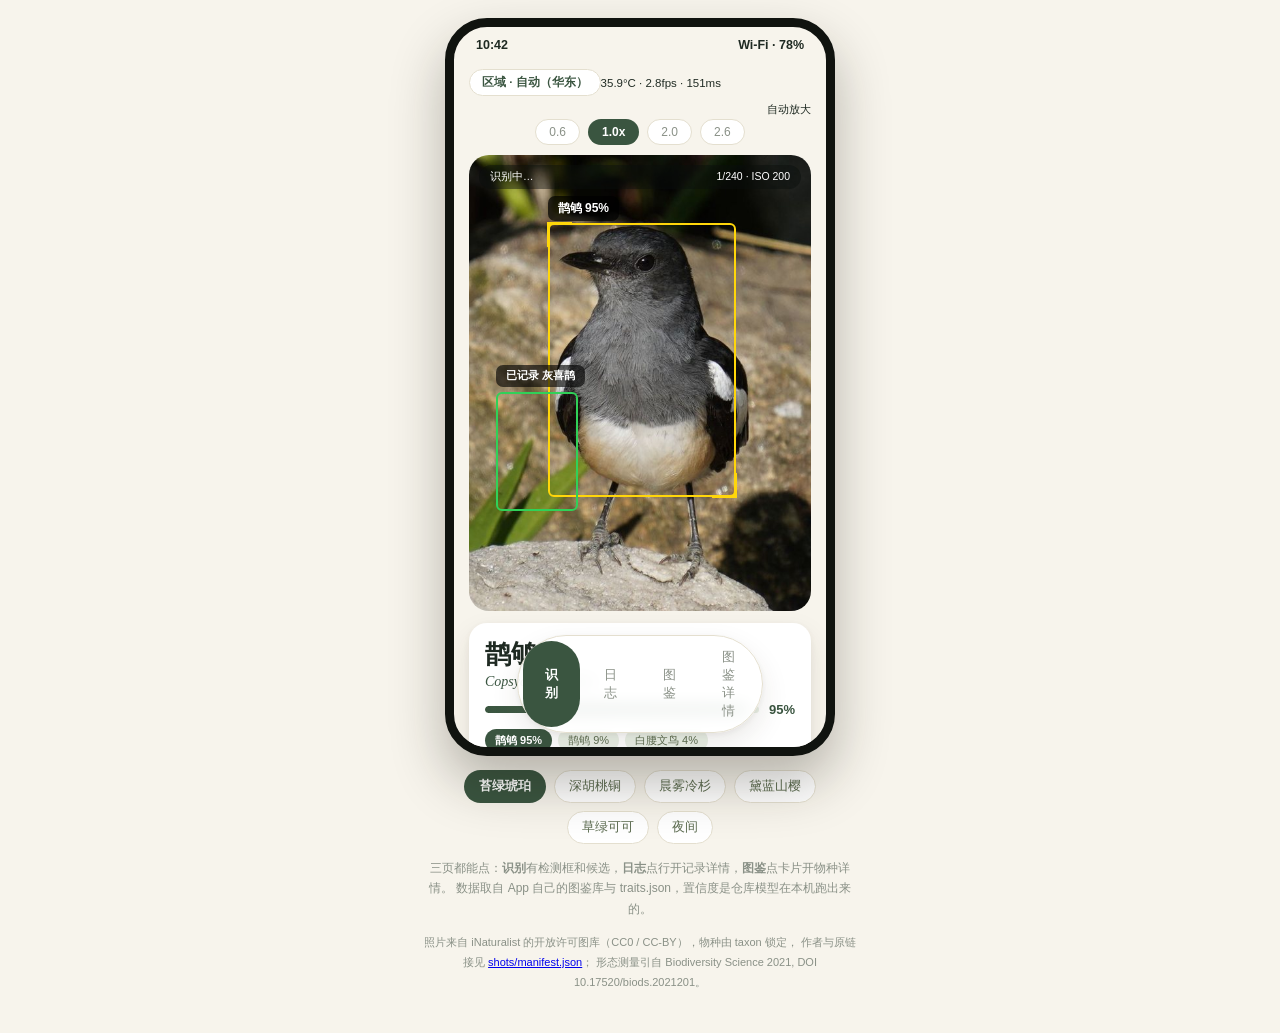
==== commit 609243c7: "下载页精简：只留下载区 + 三屏真机截图" ====
--- a/site/demo.html
+++ b/site/demo.html
@@ -184,6 +184,7 @@
     <button data-tab="cam" class="on">识别</button>
     <button data-tab="log">日志</button>
     <button data-tab="guide">图鉴</button>
+    <button data-tab="detail">图鉴详情</button>
   </div>
   <div class="sheet" id="sheet"><div class="panel" id="panel"></div></div>
 </div>
@@ -416,7 +417,21 @@
   <button class="close" data-close>删除这条记录</button>`;
 }
 
-const VIEWS = {cam: camView, log: logView, guide: guideView};
+/* ================= 图鉴详情页（独立页，不走弹层） ================= */
+let detailKey = "hong-er";
+function detailView(){
+  const pick = `<div class="chips" style="margin-bottom:14px">` +
+    Object.keys(SPECIES).map(k=>
+      `<button class="chip ${k===detailKey?'on':''}" data-dk="${k}">${SPECIES[k].zh}</button>`).join("") +
+    `</div>`;
+  const body = speciesSheet(detailKey)
+    .replace(/<button class="close"[^>]*>关闭<\/button>/, "")
+    .replace(/<div class="handle"><\/div>/, "");
+  return `<div class="topbar"><div class="loc">图鉴 · 物种详情</div>
+      <div style="font-size:12px;color:var(--gray)">384 种之一</div></div>${pick}${body}`;
+}
+
+const VIEWS = {cam: camView, log: logView, guide: guideView, detail: detailView};
 let cur = "cam";
 
 function openSheet(html){
@@ -433,6 +448,8 @@
     el.addEventListener("click", ()=>openSheet(speciesSheet(el.dataset.k))));
   view.querySelectorAll(".row[data-log]").forEach(el=>
     el.addEventListener("click", ()=>openSheet(recordSheet(+el.dataset.log))));
+  view.querySelectorAll("[data-dk]").forEach(el=>
+    el.addEventListener("click", ()=>{ detailKey = el.dataset.dk; render(); }));
 }
 
 function applyPalette(k){
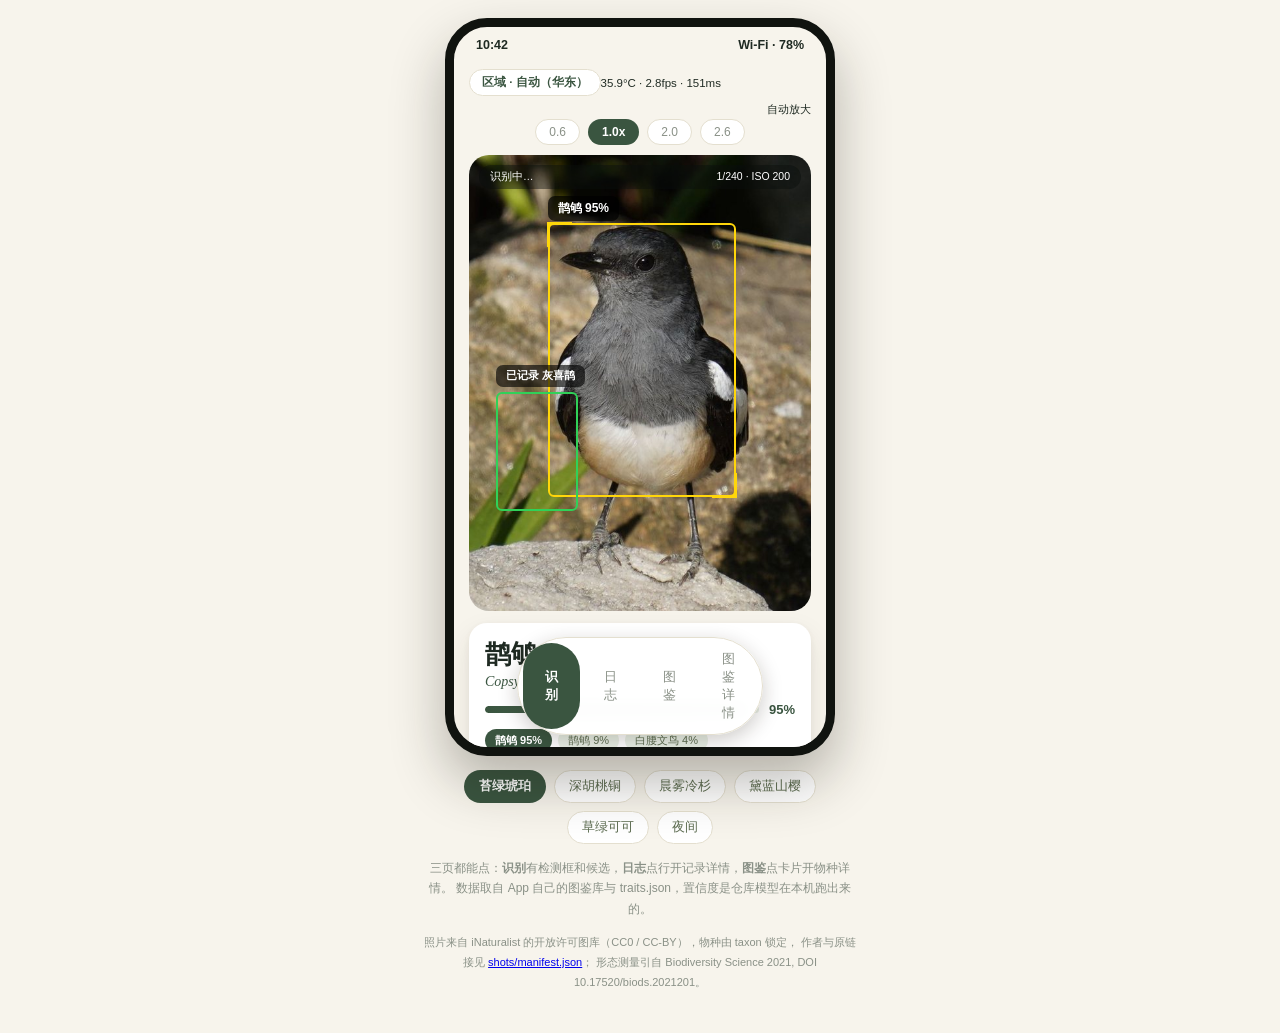
==== commit b23297ac: "页面：App 图标 + 骨架加载 + 四屏轮播 + 移动端适配" ====
--- a/site/demo.html
+++ b/site/demo.html
@@ -46,12 +46,12 @@
 }
 .status{display:flex;justify-content:space-between;align-items:center;padding:11px 22px 3px;font-size:12.5px;font-weight:600}
 .scroll{height:692px;overflow:hidden;position:relative}
-.scroll-inner{padding:8px 15px 92px}
+.scroll-inner{padding:8px 15px 124px}
 .nav{
-  position:absolute;left:50%;bottom:14px;transform:translateX(-50%);
+  position:absolute;left:50%;bottom:12px;transform:translateX(-50%);z-index:20;
   display:flex;gap:2px;padding:5px;border-radius:999px;
-  background:color-mix(in srgb,var(--card) 86%, transparent);
-  border:1px solid var(--line);box-shadow:var(--shadow);backdrop-filter:blur(8px);
+  background:color-mix(in srgb,var(--card) 96%, transparent);
+  border:1px solid var(--line);box-shadow:0 6px 20px rgba(30,25,15,.22);backdrop-filter:blur(8px);
 }
 .nav button{border:0;background:transparent;font:inherit;font-size:13px;color:var(--gray);padding:7px 22px;border-radius:999px;cursor:pointer}
 .nav button.on{background:var(--moss);color:#fff;font-weight:700}
